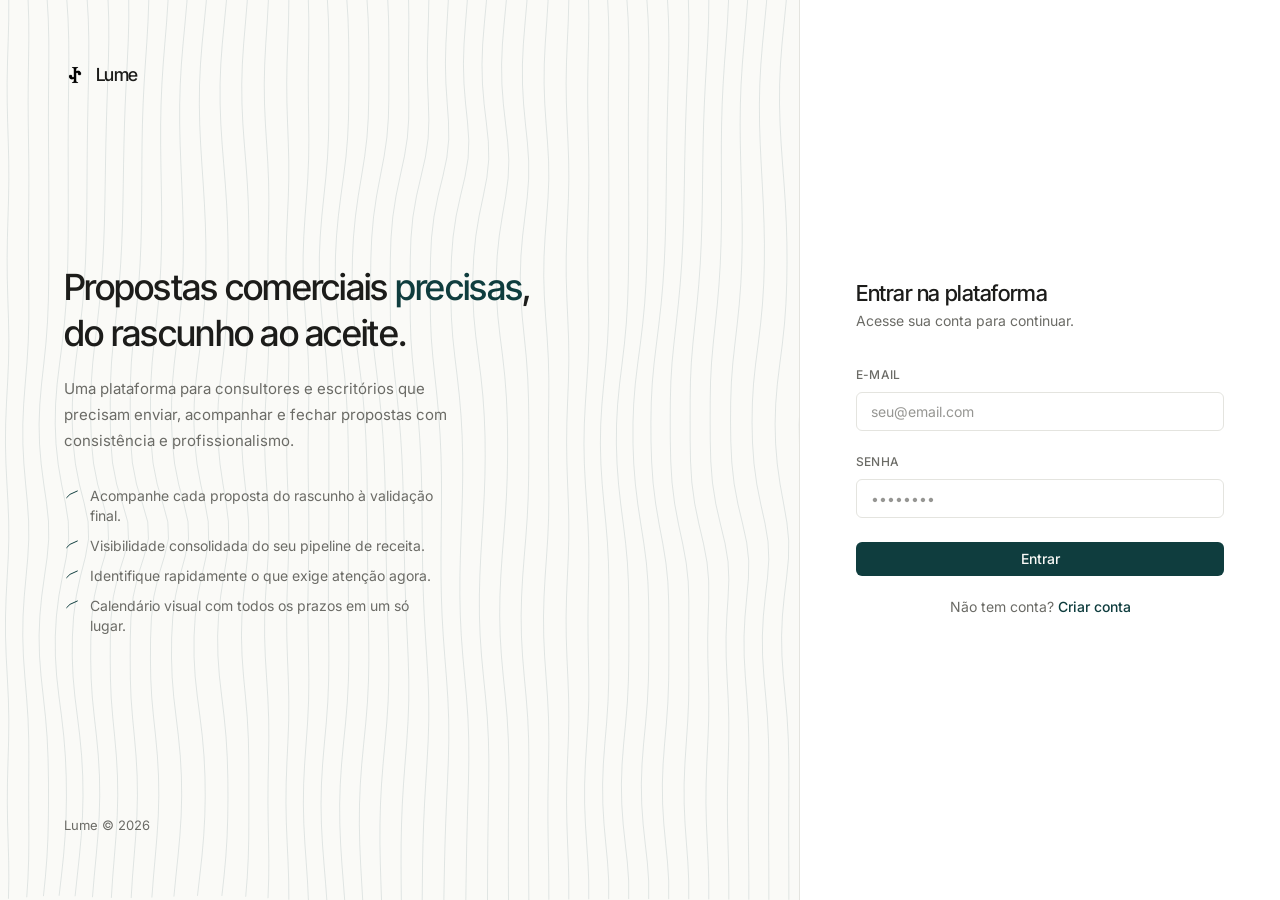
==== lume/index.html @ e04f8d0e "Move Lume site to lume/ root folder, add .nojekyll Spaces in directory path caused GitHub Pages (Jek" ====
<!DOCTYPE html>
<html lang="pt-BR">
<head>
  <meta charset="UTF-8">
  <meta name="viewport" content="width=device-width, initial-scale=1.0">
  <title>Lume — Gestão de Propostas Comerciais</title>
  <link rel="stylesheet" href="styles.css">
</head>
<body>

<div class="landing">
  <!-- Left: hero -->
  <div class="landing-left">
    <!-- Wave background (z-index:0, behind content) -->
    <div class="wave-bg" id="waveBg"></div>

    <div class="landing-brand">
      <img src="simbolo-preto.png" alt="Lume" style="height:22px;">
      <span class="landing-brand-name">Lume</span>
    </div>

    <div class="landing-hero">
      <p class="landing-tagline">Propostas comerciais <em>precisas</em>,<br>do rascunho ao aceite.</p>
      <p class="landing-description">
        Uma plataforma para consultores e escritórios que precisam enviar, acompanhar e fechar propostas com consistência e profissionalismo.
      </p>
      <div class="landing-features">
        <div class="landing-feature">
          <svg xmlns="http://www.w3.org/2000/svg" width="16" height="16" viewBox="0 0 24 24" fill="none" stroke="currentColor" stroke-width="1.5" stroke-linecap="round" stroke-linejoin="round"><polyline points="20 6 9 11 4 16"/></svg>
          Acompanhe cada proposta do rascunho à validação final.
        </div>
        <div class="landing-feature">
          <svg xmlns="http://www.w3.org/2000/svg" width="16" height="16" viewBox="0 0 24 24" fill="none" stroke="currentColor" stroke-width="1.5" stroke-linecap="round" stroke-linejoin="round"><polyline points="20 6 9 11 4 16"/></svg>
          Visibilidade consolidada do seu pipeline de receita.
        </div>
        <div class="landing-feature">
          <svg xmlns="http://www.w3.org/2000/svg" width="16" height="16" viewBox="0 0 24 24" fill="none" stroke="currentColor" stroke-width="1.5" stroke-linecap="round" stroke-linejoin="round"><polyline points="20 6 9 11 4 16"/></svg>
          Identifique rapidamente o que exige atenção agora.
        </div>
        <div class="landing-feature">
          <svg xmlns="http://www.w3.org/2000/svg" width="16" height="16" viewBox="0 0 24 24" fill="none" stroke="currentColor" stroke-width="1.5" stroke-linecap="round" stroke-linejoin="round"><polyline points="20 6 9 11 4 16"/></svg>
          Calendário visual com todos os prazos em um só lugar.
        </div>
      </div>
    </div>

    <p class="landing-footer">Lume &copy; 2026</p>
  </div>

  <!-- Right: login form -->
  <div class="landing-right">
    <h1 class="landing-right-title">Entrar na plataforma</h1>
    <p class="landing-right-sub">Acesse sua conta para continuar.</p>

    <form class="auth-form" id="loginForm">
      <div class="form-field">
        <label class="form-label" for="email">E-mail</label>
        <input class="input" type="email" id="email" placeholder="seu@email.com" autocomplete="email">
      </div>
      <div class="form-field">
        <label class="form-label" for="password">Senha</label>
        <input class="input" type="password" id="password" placeholder="••••••••" autocomplete="current-password">
      </div>
      <button type="submit" class="btn btn-primary btn-full" style="margin-top:4px;">
        Entrar
      </button>
    </form>

    <p class="auth-link">
      Não tem conta? <a href="cadastro.html">Criar conta</a>
    </p>
  </div>
</div>

<script>
  document.getElementById('loginForm').addEventListener('submit', function(e) {
    e.preventDefault();
    window.location.href = 'dashboard.html';
  });
</script>

<script type="module">
  import { initWaveBg } from './wave.js';
  initWaveBg(document.getElementById('waveBg'), {
    // Primary (#0F3D3E) at 11% — barely-there teal lines on off-white
    strokeColor: 'rgba(15, 61, 62, 0.11)',
    xGap: 20,
    yGap: 20,
    amplitude: 0.85,
  });
</script>
</body>
</html>
---- lume/styles.css ----
@import url('https://fonts.googleapis.com/css2?family=Inter+Tight:wght@400;500;600&family=Inter:wght@400;500&family=JetBrains+Mono:wght@400&display=swap');

:root {
  --color-primary: #0F3D3E;
  --color-primary-dark: #082726;
  --color-accent: #4A7C74;
  --color-bg: #FAFAF7;
  --color-surface: #F1F1ED;
  --color-border: #E4E4DF;
  --color-text-secondary: #6B6B66;
  --color-text: #1C1C1A;
  --color-card: #FFFFFF;
  --color-success: #2D6A4F;
  --color-warning: #B08900;
  --color-danger: #9B2C2C;
  --color-neutral-status: #6B6B66;
  --font-display: 'Inter Tight', sans-serif;
  --font-body: 'Inter', sans-serif;
  --font-mono: 'JetBrains Mono', monospace;
  --radius: 6px;
  --sidebar-width: 240px;
  --topbar-height: 56px;
}

*, *::before, *::after { margin: 0; padding: 0; box-sizing: border-box; }
html { scroll-behavior: smooth; }
body {
  font-family: var(--font-body);
  font-size: 14px;
  line-height: 22px;
  color: var(--color-text);
  background: var(--color-bg);
  -webkit-font-smoothing: antialiased;
}
a { text-decoration: none; color: inherit; }
button { font-family: var(--font-body); cursor: pointer; }
img { max-width: 100%; display: block; }
input, textarea, select { font-family: var(--font-body); }

/* ── Typography ── */
.t-display { font-family: var(--font-display); font-size: 32px; line-height: 40px; font-weight: 500; letter-spacing: -0.01em; }
.t-h1      { font-family: var(--font-display); font-size: 24px; line-height: 32px; font-weight: 500; letter-spacing: -0.005em; }
.t-h2      { font-family: var(--font-display); font-size: 18px; line-height: 26px; font-weight: 500; }
.t-caption { font-size: 12px; line-height: 16px; font-weight: 500; letter-spacing: 0.02em; text-transform: uppercase; }
.t-mono    { font-family: var(--font-mono); font-size: 14px; line-height: 22px; }
.t-small   { font-size: 13px; line-height: 20px; }
.c-secondary { color: var(--color-text-secondary); }
.c-success   { color: var(--color-success); }
.c-warning   { color: var(--color-warning); }
.c-danger    { color: var(--color-danger); }
.c-primary   { color: var(--color-primary); }

/* ── Buttons ── */
.btn {
  display: inline-flex; align-items: center; gap: 8px;
  padding: 10px 20px; border-radius: var(--radius);
  font-size: 14px; font-weight: 500; border: none;
  cursor: pointer; white-space: nowrap; text-decoration: none; line-height: 1;
  transition: background 200ms cubic-bezier(0.4,0,0.2,1), border-color 200ms, color 200ms;
}
.btn svg { flex-shrink: 0; }
.btn-primary            { background: var(--color-primary); color: var(--color-bg); }
.btn-primary:hover      { background: var(--color-primary-dark); }
.btn-secondary          { background: transparent; color: var(--color-text); border: 1px solid var(--color-text); }
.btn-secondary:hover    { background: var(--color-surface); }
.btn-ghost              { background: none; border: none; color: var(--color-primary); padding: 0; cursor: pointer; font-family: var(--font-body); font-size: 14px; font-weight: 500; }
.btn-ghost:hover        { text-decoration: underline; }
.btn-icon               { background: none; border: none; padding: 6px; border-radius: 4px; color: var(--color-text-secondary); display: inline-flex; align-items: center; justify-content: center; transition: background 200ms, color 200ms; }
.btn-icon:hover         { background: var(--color-surface); color: var(--color-text); }
.btn-sm   { padding: 6px 12px; font-size: 13px; }
.btn-full { width: 100%; justify-content: center; }

/* ── Inputs ── */
.form-field { display: flex; flex-direction: column; gap: 6px; }
.form-label { font-size: 12px; font-weight: 500; letter-spacing: 0.02em; text-transform: uppercase; color: var(--color-text-secondary); }
.input {
  background: var(--color-card); border: 1px solid var(--color-border);
  border-radius: var(--radius); padding: 10px 14px;
  font-size: 14px; color: var(--color-text); width: 100%;
  outline: none; transition: border-color 200ms, box-shadow 200ms;
}
.input:focus { border-color: var(--color-primary); box-shadow: 0 0 0 3px rgba(15,61,62,0.08); }
.input::placeholder { color: var(--color-text-secondary); opacity: 0.7; }
.input-search {
  padding-left: 36px;
  background-image: url("data:image/svg+xml,%3Csvg xmlns='http://www.w3.org/2000/svg' width='16' height='16' viewBox='0 0 24 24' fill='none' stroke='%236B6B66' stroke-width='1.5' stroke-linecap='round' stroke-linejoin='round'%3E%3Ccircle cx='11' cy='11' r='8'/%3E%3Cpath d='m21 21-4.35-4.35'/%3E%3C/svg%3E");
  background-repeat: no-repeat; background-position: 12px center;
}

/* ── Cards ── */
.card    { background: var(--color-card); border: 1px solid var(--color-border); border-radius: var(--radius); padding: 24px; }
.card-sm { background: var(--color-card); border: 1px solid var(--color-border); border-radius: var(--radius); padding: 16px; }

/* ── Status dots ── */
.status { display: inline-flex; align-items: center; gap: 7px; font-size: 12px; font-weight: 500; letter-spacing: 0.02em; text-transform: uppercase; }
.status::before { content: ''; display: inline-block; width: 8px; height: 8px; border-radius: 50%; flex-shrink: 0; }
.st-redigir        { color: var(--color-neutral-status); } .st-redigir::before        { background: var(--color-neutral-status); }
.st-aguarda-design { color: var(--color-warning); }        .st-aguarda-design::before { background: var(--color-warning); }
.st-com-design     { color: var(--color-accent); }         .st-com-design::before     { background: var(--color-accent); }
.st-validacao      { color: var(--color-warning); }        .st-validacao::before      { background: var(--color-warning); }
.st-validada       { color: var(--color-success); }        .st-validada::before       { background: var(--color-success); }

/* ── App Shell ── */
.app { display: flex; min-height: 100vh; }

.sidebar {
  width: var(--sidebar-width); min-height: 100vh;
  background: var(--color-bg); border-right: 1px solid var(--color-border);
  position: fixed; top: 0; left: 0;
  display: flex; flex-direction: column; z-index: 200;
}
.sidebar-logo { padding: 20px 24px; border-bottom: 1px solid var(--color-border); display: flex; align-items: center; gap: 10px; }
.sidebar-logo img { height: 20px; }
.sidebar-logo .brand { font-family: var(--font-display); font-size: 16px; font-weight: 500; color: var(--color-text); letter-spacing: -0.02em; }
.sidebar-nav { flex: 1; padding: 8px 0; overflow-y: auto; }
.nav-label { font-size: 10px; font-weight: 500; letter-spacing: 0.07em; text-transform: uppercase; color: var(--color-text-secondary); padding: 14px 24px 4px; opacity: 0.6; }
.nav-item {
  display: flex; align-items: center; gap: 10px; padding: 9px 24px;
  font-size: 14px; font-weight: 500; color: var(--color-text-secondary);
  border: none; background: none; width: 100%; text-align: left; cursor: pointer;
  transition: background 200ms, color 200ms; text-decoration: none;
}
.nav-item:hover               { background: var(--color-surface); color: var(--color-text); }
.nav-item.active              { background: var(--color-surface); color: var(--color-primary-dark); }
.nav-item.active svg          { color: var(--color-primary); }
.nav-item svg                 { flex-shrink: 0; opacity: 0.75; }
.nav-item.active svg          { opacity: 1; }
.sidebar-footer { padding: 16px 24px; border-top: 1px solid var(--color-border); display: flex; align-items: center; justify-content: space-between; }
.user-info   { display: flex; align-items: center; gap: 10px; }
.user-avatar { width: 28px; height: 28px; border-radius: 50%; background: var(--color-primary); display: flex; align-items: center; justify-content: center; font-family: var(--font-display); font-size: 11px; font-weight: 500; color: var(--color-bg); flex-shrink: 0; }
.user-name   { font-size: 13px; font-weight: 500; color: var(--color-text); }

.topbar {
  height: var(--topbar-height); background: var(--color-bg); border-bottom: 1px solid var(--color-border);
  position: fixed; top: 0; left: var(--sidebar-width); right: 0; z-index: 100;
  display: flex; align-items: center; padding: 0 32px; gap: 16px;
}
.topbar-breadcrumb { display: flex; align-items: center; gap: 6px; font-size: 12px; font-weight: 500; letter-spacing: 0.02em; text-transform: uppercase; color: var(--color-text-secondary); min-width: 140px; }
.crumb-sep { opacity: 0.5; }
.crumb-current { color: var(--color-text); }
.topbar-search  { flex: 1; max-width: 480px; margin: 0 auto; }
.topbar-actions { display: flex; align-items: center; gap: 8px; margin-left: auto; }

.main       { margin-left: var(--sidebar-width); padding-top: var(--topbar-height); min-height: 100vh; background: var(--color-bg); }
.main-inner { padding: 32px; max-width: 1280px; }

.section        { display: none; }
.section.active { display: block; }

/* ── Dashboard ── */
.dashboard-header { display: flex; align-items: flex-start; justify-content: space-between; margin-bottom: 28px; }
.greeting     { font-family: var(--font-display); font-size: 24px; font-weight: 500; letter-spacing: -0.005em; color: var(--color-text); }
.greeting-sub { font-size: 14px; color: var(--color-text-secondary); margin-top: 4px; }

.period-tabs { display: flex; gap: 2px; background: var(--color-surface); border: 1px solid var(--color-border); border-radius: var(--radius); padding: 3px; }
.period-tab { padding: 5px 14px; border-radius: 4px; font-size: 13px; font-weight: 500; color: var(--color-text-secondary); border: none; background: transparent; cursor: pointer; transition: all 150ms; font-family: var(--font-body); white-space: nowrap; }
.period-tab.active { background: var(--color-card); color: var(--color-text); border: 1px solid var(--color-border); }

.kpi-grid   { display: grid; grid-template-columns: repeat(4, 1fr); gap: 16px; margin-bottom: 24px; }
.kpi-grid-5 { display: grid; grid-template-columns: repeat(5, 1fr); gap: 12px; margin-bottom: 16px; }

.kpi-card  { background: var(--color-card); border: 1px solid var(--color-border); border-radius: var(--radius); padding: 20px; }
.kpi-label { font-size: 11px; font-weight: 500; letter-spacing: 0.05em; text-transform: uppercase; color: var(--color-text-secondary); margin-bottom: 10px; display: flex; align-items: center; gap: 7px; }
.kpi-value { font-family: var(--font-display); font-size: 28px; line-height: 36px; font-weight: 500; letter-spacing: -0.02em; color: var(--color-text); }
.kpi-value.mono { font-family: var(--font-mono); font-size: 20px; letter-spacing: 0; }
.kpi-delta { margin-top: 8px; font-size: 12px; color: var(--color-text-secondary); display: flex; align-items: center; gap: 4px; }
.delta-up   { color: var(--color-success); }
.delta-down { color: var(--color-danger); }

/* ── Charts ── */
.charts-row { display: grid; grid-template-columns: 1fr 360px; gap: 16px; margin-bottom: 24px; }
.chart-card { background: var(--color-card); border: 1px solid var(--color-border); border-radius: var(--radius); padding: 24px; }
.chart-card-header { display: flex; align-items: center; justify-content: space-between; margin-bottom: 20px; }
.chart-card-title  { font-family: var(--font-display); font-size: 14px; font-weight: 500; color: var(--color-text); }
.chart-legend { display: flex; gap: 16px; }
.legend-item { display: flex; align-items: center; gap: 6px; font-size: 12px; color: var(--color-text-secondary); }
.legend-dot  { width: 8px; height: 8px; border-radius: 50%; background: var(--color-primary); }
.legend-dash { width: 16px; height: 0; border-top: 2px dashed var(--color-accent); }

.stage-bars { display: flex; flex-direction: column; gap: 14px; }
.stage-bar-header { display: flex; align-items: center; justify-content: space-between; margin-bottom: 5px; }
.stage-bar-name  { font-size: 11px; font-weight: 500; letter-spacing: 0.03em; text-transform: uppercase; color: var(--color-text-secondary); display: flex; align-items: center; gap: 6px; }
.stage-bar-count { font-family: var(--font-mono); font-size: 12px; color: var(--color-text-secondary); }
.stage-track { height: 4px; background: var(--color-surface); border-radius: 2px; overflow: hidden; }
.stage-fill  { height: 100%; border-radius: 2px; transition: width 600ms cubic-bezier(0.4,0,0.2,1); }

.avg-table    { width: 100%; border-collapse: collapse; margin-top: 4px; }
.avg-table td { padding: 8px 0; font-size: 13px; border-bottom: 1px solid var(--color-border); }
.avg-table tr:last-child td { border-bottom: none; }
.avg-table .days { font-family: var(--font-mono); font-size: 12px; color: var(--color-text-secondary); text-align: right; }

/* ── Tables ── */
.table-card { background: var(--color-card); border: 1px solid var(--color-border); border-radius: var(--radius); overflow: hidden; margin-bottom: 24px; }
.table-card-header { padding: 16px 24px; border-bottom: 1px solid var(--color-border); display: flex; align-items: center; justify-content: space-between; }
.table-card-title  { font-family: var(--font-display); font-size: 14px; font-weight: 500; color: var(--color-text); }
table             { width: 100%; border-collapse: collapse; }
thead th          { font-size: 11px; font-weight: 500; letter-spacing: 0.05em; text-transform: uppercase; color: var(--color-text-secondary); padding: 10px 24px; text-align: left; background: var(--color-bg); border-bottom: 1px solid var(--color-border); }
thead th.r        { text-align: right; }
tbody td          { padding: 12px 24px; font-size: 14px; color: var(--color-text); border-bottom: 1px solid var(--color-border); vertical-align: middle; }
tbody td.r        { text-align: right; font-family: var(--font-mono); font-size: 13px; }
tbody tr:last-child td { border-bottom: none; }
tbody tr:hover td { background: var(--color-surface); }

/* ── Kanban ── */
.kanban-toolbar { display: flex; align-items: center; justify-content: space-between; margin-bottom: 20px; gap: 16px; }
.filter-chips   { display: flex; gap: 8px; flex-wrap: wrap; }
.chip           { padding: 5px 14px; border-radius: 100px; font-size: 13px; font-weight: 500; cursor: pointer; border: 1px solid var(--color-border); background: transparent; color: var(--color-text-secondary); transition: all 200ms; font-family: var(--font-body); }
.chip:hover     { background: var(--color-surface); color: var(--color-text); }
.chip.active    { background: var(--color-primary); color: var(--color-bg); border-color: var(--color-primary); }

.kanban-board     { display: grid; grid-template-columns: repeat(5, 1fr); gap: 12px; align-items: start; }
.kanban-col       { background: var(--color-surface); border-radius: var(--radius); padding: 12px; min-width: 0; }
.kanban-col-header { display: flex; align-items: center; justify-content: space-between; margin-bottom: 12px; padding: 0 2px; }
.kanban-col-title  { font-size: 11px; font-weight: 500; letter-spacing: 0.05em; text-transform: uppercase; color: var(--color-text-secondary); display: flex; align-items: center; gap: 6px; }
.kanban-col-count  { font-size: 11px; font-family: var(--font-mono); background: var(--color-card); border: 1px solid var(--color-border); border-radius: 100px; padding: 1px 7px; color: var(--color-text-secondary); }

.prop-card        { background: var(--color-card); border: 1px solid var(--color-border); border-radius: var(--radius); padding: 14px; margin-bottom: 8px; cursor: pointer; transition: border-color 200ms; }
.prop-card:hover  { border-color: var(--color-accent); }
.prop-card:last-child { margin-bottom: 0; }
.prop-card-client { font-size: 10px; font-weight: 500; letter-spacing: 0.05em; text-transform: uppercase; color: var(--color-text-secondary); margin-bottom: 3px; }
.prop-card-title  { font-size: 13px; font-weight: 500; color: var(--color-text); line-height: 18px; margin-bottom: 10px; }
.prop-card-footer { display: flex; flex-direction: column; gap: 4px; }
.prop-card-row    { display: flex; justify-content: space-between; align-items: center; }
.prop-card-value  { font-family: var(--font-mono); font-size: 12px; color: var(--color-text); }
.prop-card-date   { font-size: 11px; color: var(--color-text-secondary); }
.prop-value-prev  { font-family: var(--font-mono); font-size: 10px; color: var(--color-text-secondary); text-decoration: line-through; }
.prop-delta       { font-size: 11px; display: flex; align-items: center; gap: 2px; }

.upload-area       { margin-top: 10px; border: 1px dashed var(--color-border); border-radius: var(--radius); padding: 7px 10px; display: flex; align-items: center; gap: 6px; cursor: pointer; transition: border-color 200ms, background 200ms; background: var(--color-bg); }
.upload-area:hover { border-color: var(--color-primary); background: rgba(15,61,62,0.02); }
.upload-area label { cursor: pointer; font-size: 11px; color: var(--color-text-secondary); }
.upload-area input[type="file"] { display: none; }
.upload-area.has-file       { border-color: var(--color-success); border-style: solid; }
.upload-area.has-file label { color: var(--color-success); }

/* ── Calendar ── */
.calendar-layout  { display: block; }
.calendar-card    { background: var(--color-card); border: 1px solid var(--color-border); border-radius: var(--radius); padding: 24px; }
.calendar-nav     { display: flex; align-items: center; justify-content: space-between; margin-bottom: 20px; }
.cal-month        { font-family: var(--font-display); font-size: 16px; font-weight: 500; color: var(--color-text); }
.cal-grid         { display: grid; grid-template-columns: repeat(7, 1fr); }
.cal-weekday      { padding: 8px 0; font-size: 10px; font-weight: 500; letter-spacing: 0.05em; text-transform: uppercase; color: var(--color-text-secondary); text-align: center; border-bottom: 1px solid var(--color-border); }
.cal-day          { min-height: 96px; padding: 6px; border-right: 1px solid var(--color-border); border-bottom: 1px solid var(--color-border); transition: background 150ms; }
.cal-day:nth-child(7n) { border-right: none; }
.cal-day:hover    { background: var(--color-surface); }
.cal-day.other    { opacity: 0.3; pointer-events: none; }
.cal-day-num      { font-size: 12px; font-weight: 500; color: var(--color-text); width: 22px; height: 22px; display: flex; align-items: center; justify-content: center; border-radius: 50%; margin-bottom: 3px; }
.cal-day.today .cal-day-num { background: var(--color-primary); color: var(--color-bg); }
.cal-event        { font-size: 10px; font-weight: 500; padding: 1px 5px; border-radius: 3px; margin-bottom: 2px; overflow: hidden; text-overflow: ellipsis; white-space: nowrap; cursor: pointer; }
.cal-event.ev-redigir    { background: rgba(107,107,102,0.12); color: var(--color-neutral-status); }
.cal-event.ev-design     { background: rgba(176,137,0,0.1);    color: var(--color-warning); }
.cal-event.ev-com-design { background: rgba(74,124,116,0.12);  color: var(--color-accent); }
.cal-event.ev-validacao  { background: rgba(176,137,0,0.1);    color: var(--color-warning); }
.cal-event.ev-validada   { background: rgba(45,106,79,0.1);    color: var(--color-success); }

.cal-sidebar        { display: flex; flex-direction: column; gap: 16px; }
.cal-upcoming       { background: var(--color-card); border: 1px solid var(--color-border); border-radius: var(--radius); padding: 20px; }
.cal-upcoming-title { font-size: 11px; font-weight: 500; letter-spacing: 0.05em; text-transform: uppercase; color: var(--color-text-secondary); margin-bottom: 14px; }
.cal-upcoming-item  { padding: 10px 0; border-bottom: 1px solid var(--color-border); }
.cal-upcoming-item:last-child { border-bottom: none; padding-bottom: 0; }
.cal-upcoming-name   { font-size: 13px; font-weight: 500; color: var(--color-text); }
.cal-upcoming-client { font-size: 12px; color: var(--color-text-secondary); margin-top: 1px; }
.cal-upcoming-date   { font-size: 11px; font-family: var(--font-mono); color: var(--color-text-secondary); margin-top: 4px; }

.cal-legend       { background: var(--color-card); border: 1px solid var(--color-border); border-radius: var(--radius); padding: 16px; }
.cal-legend-title { font-size: 11px; font-weight: 500; letter-spacing: 0.05em; text-transform: uppercase; color: var(--color-text-secondary); margin-bottom: 12px; }
.cal-legend-item  { display: flex; align-items: center; gap: 8px; font-size: 12px; color: var(--color-text-secondary); margin-bottom: 8px; }
.cal-legend-item:last-child { margin-bottom: 0; }
.cal-legend-dot   { width: 8px; height: 8px; border-radius: 50%; flex-shrink: 0; }

.cal-bottom-row   { display: grid; grid-template-columns: 1fr 1fr; gap: 16px; margin-top: 16px; }

/* ── Profile menu popup ── */
.profile-menu {
  position: absolute;
  bottom: 64px;
  left: 12px;
  right: 12px;
  background: var(--color-card);
  border: 1px solid var(--color-border);
  border-radius: var(--radius);
  padding: 12px;
  z-index: 300;
  opacity: 0;
  pointer-events: none;
  transform: translateY(6px);
  transition: opacity 180ms cubic-bezier(0.4,0,0.2,1), transform 180ms cubic-bezier(0.4,0,0.2,1);
}
.profile-menu.open { opacity: 1; pointer-events: all; transform: translateY(0); }
.profile-menu-close {
  position: absolute;
  top: 10px;
  right: 10px;
  width: 24px;
  height: 24px;
  background: none;
  border: none;
  cursor: pointer;
  display: flex;
  flex-direction: column;
  justify-content: center;
  align-items: center;
  gap: 4px;
  padding: 2px;
  border-radius: 4px;
  transition: background 150ms;
}
.profile-menu-close:hover { background: var(--color-bg); }
.profile-menu-close span {
  display: block;
  width: 14px;
  height: 1.5px;
  background: var(--color-text-secondary);
  border-radius: 1px;
  transition: background 150ms;
}
.profile-menu-close:hover span { background: var(--color-text); }
.profile-menu-header { display: flex; align-items: center; gap: 10px; padding-bottom: 12px; margin-bottom: 8px; border-bottom: 1px solid var(--color-border); }
.profile-menu-email  { font-size: 12px; color: var(--color-text-secondary); margin-top: 1px; }
.profile-menu-item   { display: flex; align-items: center; gap: 8px; width: 100%; padding: 8px; border: none; background: none; border-radius: 4px; font-size: 13px; font-weight: 500; color: var(--color-danger); cursor: pointer; transition: background 200ms; font-family: var(--font-body); }
.profile-menu-item:hover { background: rgba(155,44,44,0.06); }

/* ── Orçamentos ── */
.orc-kpi-grid { display: grid; grid-template-columns: repeat(3, 1fr); gap: 16px; margin-bottom: 24px; }

/* ── Modal ── */
.modal-overlay       { position: fixed; inset: 0; background: rgba(28,28,26,0.4); z-index: 500; display: flex; align-items: center; justify-content: center; padding: 24px; opacity: 0; pointer-events: none; transition: opacity 200ms; }
.modal-overlay.open  { opacity: 1; pointer-events: all; }
.modal               { background: var(--color-card); border: 1px solid var(--color-border); border-radius: var(--radius); padding: 32px; width: 100%; max-width: 540px; }
.modal-header        { display: flex; align-items: center; justify-content: space-between; margin-bottom: 24px; }
.modal-title         { font-family: var(--font-display); font-size: 18px; font-weight: 500; color: var(--color-text); }
.modal-body          { display: flex; flex-direction: column; gap: 20px; }
.modal-footer        { display: flex; gap: 12px; justify-content: flex-end; margin-top: 28px; }
.form-row-2          { display: grid; grid-template-columns: 1fr 1fr; gap: 16px; }

/* ── Wave background slot ── */
.wave-bg { position: absolute; inset: 0; z-index: 0; pointer-events: none; overflow: hidden; }

/* ── Landing ── */
.landing       { min-height: 100vh; background: var(--color-bg); display: flex; }
.landing-left  { flex: 1; padding: 64px; display: flex; flex-direction: column; justify-content: space-between; border-right: 1px solid var(--color-border); position: relative; overflow: hidden; }
.landing-brand { display: flex; align-items: center; gap: 10px; position: relative; z-index: 1; }
.landing-brand-name { font-family: var(--font-display); font-size: 18px; font-weight: 500; color: var(--color-text); letter-spacing: -0.03em; }
.landing-hero  { flex: 1; display: flex; flex-direction: column; justify-content: center; padding: 64px 0; position: relative; z-index: 1; }
.landing-tagline    { font-family: var(--font-display); font-size: 36px; line-height: 46px; font-weight: 500; letter-spacing: -0.02em; color: var(--color-text); max-width: 480px; margin-bottom: 20px; }
.landing-tagline em { font-style: normal; color: var(--color-primary); }
.landing-description { font-size: 15px; line-height: 26px; color: var(--color-text-secondary); max-width: 400px; margin-bottom: 32px; }
.landing-features { display: flex; flex-direction: column; gap: 10px; max-width: 380px; }
.landing-feature  { display: flex; align-items: flex-start; gap: 10px; font-size: 14px; color: var(--color-text-secondary); line-height: 20px; }
.landing-feature svg { flex-shrink: 0; margin-top: 1px; color: var(--color-primary); }
.landing-footer   { font-size: 13px; color: var(--color-text-secondary); position: relative; z-index: 1; }
.landing-right    { width: 480px; flex-shrink: 0; background: var(--color-card); padding: 64px 56px; display: flex; flex-direction: column; justify-content: center; }
.landing-right-title { font-family: var(--font-display); font-size: 22px; font-weight: 500; letter-spacing: -0.02em; color: var(--color-text); margin-bottom: 6px; }
.landing-right-sub   { font-size: 14px; color: var(--color-text-secondary); margin-bottom: 32px; }
.auth-form { display: flex; flex-direction: column; gap: 20px; }
.auth-link   { text-align: center; font-size: 14px; color: var(--color-text-secondary); margin-top: 20px; }
.auth-link a { color: var(--color-primary); font-weight: 500; }
.auth-link a:hover { text-decoration: underline; }

/* ── Auth card (signup) ── */
.auth-page    { min-height: 100vh; background: var(--color-bg); display: flex; align-items: center; justify-content: center; padding: 32px; position: relative; overflow: hidden; }
.auth-card    { background: var(--color-card); border: 1px solid var(--color-border); border-radius: var(--radius); padding: 48px; width: 100%; max-width: 420px; position: relative; z-index: 1; }
.auth-card-logo { display: flex; align-items: center; gap: 10px; margin-bottom: 32px; }
.auth-card-logo img { height: 18px; }
.auth-card-logo .brand { font-family: var(--font-display); font-size: 15px; font-weight: 500; color: var(--color-text); letter-spacing: -0.02em; }
.auth-card-title { font-family: var(--font-display); font-size: 20px; font-weight: 500; letter-spacing: -0.02em; color: var(--color-text); margin-bottom: 6px; }
.auth-card-sub   { font-size: 14px; color: var(--color-text-secondary); margin-bottom: 28px; }

/* ── Utilities ── */
.flex-row     { display: flex; align-items: center; gap: 12px; }
.flex-between { display: flex; align-items: center; justify-content: space-between; }
.mb-4  { margin-bottom: 4px; }  .mb-8  { margin-bottom: 8px; }
.mb-12 { margin-bottom: 12px; } .mb-16 { margin-bottom: 16px; }
.mb-24 { margin-bottom: 24px; } .mb-32 { margin-bottom: 32px; }
.mt-4  { margin-top: 4px; }     .mt-8  { margin-top: 8px; }
.mt-16 { margin-top: 16px; }    .mt-24 { margin-top: 24px; }
.empty-state { padding: 48px 24px; text-align: center; color: var(--color-text-secondary); font-size: 14px; }

::-webkit-scrollbar       { width: 4px; height: 4px; }
::-webkit-scrollbar-track { background: transparent; }
::-webkit-scrollbar-thumb { background: var(--color-border); border-radius: 2px; }
::-webkit-scrollbar-thumb:hover { background: var(--color-text-secondary); }
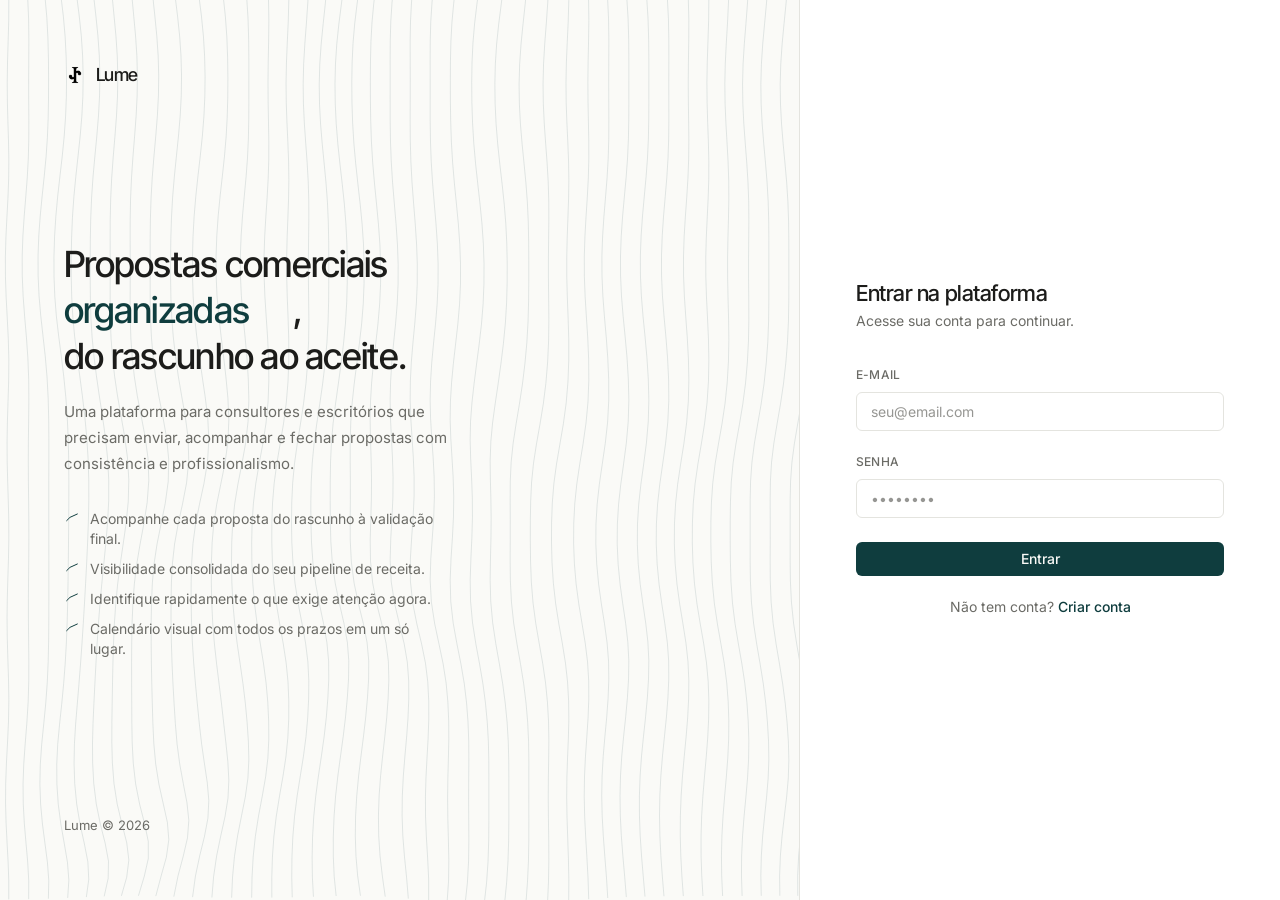
==== commit 886c52df: "Add animated rotating word to landing page tagline Cycles through synonyms (organizadas → aprovadas " ====
--- a/lume/index.html
+++ b/lume/index.html
@@ -20,7 +20,7 @@
     </div>
 
     <div class="landing-hero">
-      <p class="landing-tagline">Propostas comerciais <em>precisas</em>,<br>do rascunho ao aceite.</p>
+      <p class="landing-tagline">Propostas comerciais <span class="tagline-rotate"><span class="tagline-sizer" aria-hidden="true">personalizadas</span><span class="tagline-word active">organizadas</span><span class="tagline-word">aprovadas</span><span class="tagline-word">mapeadas</span><span class="tagline-word">personalizadas</span><span class="tagline-word">rastreadas</span><span class="tagline-word">fechadas</span><span class="tagline-word">validadas</span><span class="tagline-word">convertidas</span></span>,<br>do rascunho ao aceite.</p>
       <p class="landing-description">
         Uma plataforma para consultores e escritórios que precisam enviar, acompanhar e fechar propostas com consistência e profissionalismo.
       </p>
@@ -77,6 +77,19 @@
     e.preventDefault();
     window.location.href = 'dashboard.html';
   });
+
+  (function() {
+    var words = document.querySelectorAll('.tagline-word');
+    var current = 0;
+    setInterval(function() {
+      var prev = current;
+      current = (current + 1) % words.length;
+      words[prev].classList.remove('active');
+      words[prev].classList.add('exiting');
+      words[current].classList.add('active');
+      setTimeout(function() { words[prev].classList.remove('exiting'); }, 600);
+    }, 2200);
+  })();
 </script>
 
 <script type="module">
--- a/lume/styles.css
+++ b/lume/styles.css
@@ -344,6 +344,36 @@
 .landing-hero  { flex: 1; display: flex; flex-direction: column; justify-content: center; padding: 64px 0; position: relative; z-index: 1; }
 .landing-tagline    { font-family: var(--font-display); font-size: 36px; line-height: 46px; font-weight: 500; letter-spacing: -0.02em; color: var(--color-text); max-width: 480px; margin-bottom: 20px; }
 .landing-tagline em { font-style: normal; color: var(--color-primary); }
+.tagline-rotate {
+  display: inline-block;
+  position: relative;
+  overflow: hidden;
+  height: 46px;
+  vertical-align: bottom;
+}
+.tagline-sizer {
+  display: block;
+  visibility: hidden;
+  white-space: nowrap;
+  line-height: 46px;
+  color: var(--color-primary);
+  pointer-events: none;
+  user-select: none;
+}
+.tagline-word {
+  position: absolute;
+  top: 0;
+  left: 0;
+  white-space: nowrap;
+  line-height: 46px;
+  color: var(--color-primary);
+  opacity: 0;
+  transform: translateY(110%);
+  transition: opacity 500ms cubic-bezier(0.22,0.61,0.36,1), transform 500ms cubic-bezier(0.22,0.61,0.36,1);
+  will-change: transform, opacity;
+}
+.tagline-word.active  { opacity: 1; transform: translateY(0); }
+.tagline-word.exiting { opacity: 0; transform: translateY(-110%); transition: opacity 380ms ease-in, transform 380ms ease-in; }
 .landing-description { font-size: 15px; line-height: 26px; color: var(--color-text-secondary); max-width: 400px; margin-bottom: 32px; }
 .landing-features { display: flex; flex-direction: column; gap: 10px; max-width: 380px; }
 .landing-feature  { display: flex; align-items: flex-start; gap: 10px; font-size: 14px; color: var(--color-text-secondary); line-height: 20px; }
